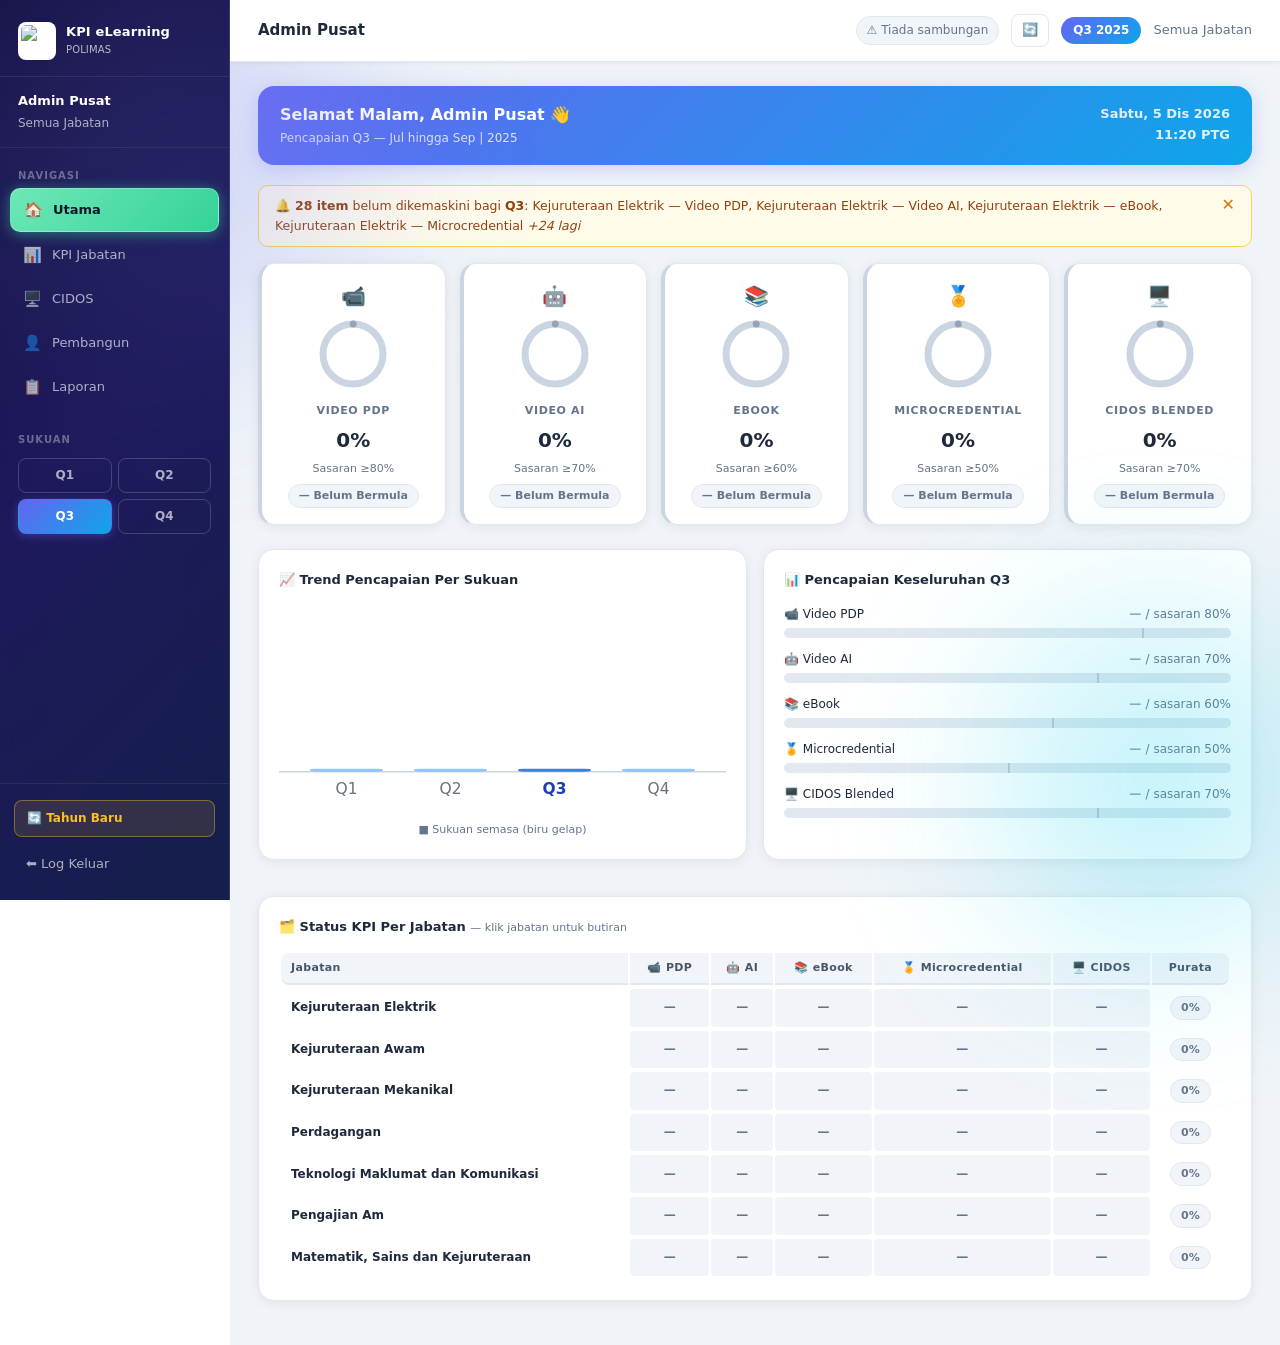
==== dashboard.html @ 7aef9804 "Add files via upload" ====
<!DOCTYPE html>
<html lang="ms">
<head>
  <meta charset="UTF-8" />
  <meta name="viewport" content="width=device-width, initial-scale=1.0" />
  <title>Dashboard KPI eLearning</title>
  <link rel="icon" type="image/jpeg" href="data/logo_polimas_shj_copy.jpg" />
  <link rel="stylesheet" href="style.css" />
</head>
<body class="dashboard-page">

  <!-- SIDEBAR -->
  <aside class="sidebar" id="sidebar">
    <div class="sidebar-header">
      <img src="data/logo_polimas_shj_copy.jpg" alt="POLIMAS" class="sidebar-logo-img" />
      <div class="sidebar-title">KPI eLearning<br><span style="font-size:10px;font-weight:400;opacity:.7">POLIMAS</span></div>
    </div>

    <div class="sidebar-user" id="sidebar-user">
      <!-- diisi oleh JS -->
    </div>

    <nav class="sidebar-nav">
      <div class="nav-section-label">NAVIGASI</div>
      <a href="#" class="nav-item nav-home active" onclick="showSection('home', this)">
        <span class="nav-icon">🏠</span> <span>Utama</span>
      </a>
      <a href="#" class="nav-item nav-kpi" onclick="showSection('kpi', this)">
        <span class="nav-icon">📊</span> <span>KPI Jabatan</span>
      </a>
      <a href="#" class="nav-item nav-cidos" onclick="showSection('cidos', this)">
        <span class="nav-icon">🖥️</span> <span>CIDOS</span>
      </a>
      <a href="#" class="nav-item nav-pembangun" onclick="showSection('pembangun', this)">
        <span class="nav-icon">👤</span> <span>Pembangun</span>
      </a>
      <a href="#" class="nav-item nav-laporan" onclick="showSection('laporan', this)">
        <span class="nav-icon">📋</span> <span>Laporan</span>
      </a>

      <div class="nav-section-label" style="margin-top:16px">SUKUAN</div>
      <div class="sukuan-tabs" id="sukuan-tabs">
        <button class="sq-btn" onclick="changeSukuan('Q1')">Q1</button>
        <button class="sq-btn" onclick="changeSukuan('Q2')">Q2</button>
        <button class="sq-btn" onclick="changeSukuan('Q3')">Q3</button>
        <button class="sq-btn" onclick="changeSukuan('Q4')">Q4</button>
      </div>
    </nav>

    <div class="sidebar-footer">
      <button id="btn-reset-year" class="btn-reset-year" onclick="openResetModal()" style="display:none">🔄 Tahun Baru</button>
      <a href="index.html" class="btn-logout">⬅ Log Keluar</a>
    </div>
  </aside>

  <!-- MAIN CONTENT -->
  <main class="main-content">

    <!-- TOP HEADER -->
    <header class="top-header">
      <div class="header-left">
        <span id="header-title">Dashboard Utama</span>
      </div>
      <div class="header-right">
        <span id="sync-status" style="display:none;font-size:12px;color:#64748b;background:#f1f5f9;padding:4px 10px;border-radius:20px;border:1px solid #e2e8f0"></span>
        <button onclick="loadFromSheets()" title="Muat semula data dari Google Sheets" style="background:none;border:1px solid #e2e8f0;border-radius:8px;padding:5px 10px;cursor:pointer;font-size:13px;color:#64748b" onmouseover="this.style.background='#f1f5f9'" onmouseout="this.style.background='none'">🔄</button>
        <select id="tahun-select" onchange="changeViewTahun(this.value)" title="Pilih tahun untuk paparan" style="display:none;font-size:13px;font-weight:700;color:#1e293b;background:#f1f5f9;border:1px solid #e2e8f0;border-radius:8px;padding:5px 10px;cursor:pointer;outline:none"></select>
        <span class="header-badge" id="header-sukuan">Q3 2025</span>
        <span id="header-jabatan"></span>
      </div>
    </header>

    <!-- SECTION: HOME -->
    <section class="content-section active" id="section-home">
      <!-- Greeting banner -->
      <div class="greeting-bar" id="greeting-bar">
        <div>
          <h2 id="greeting-text">Selamat datang 👋</h2>
          <p id="home-subtitle" class="text-muted"></p>
        </div>
        <div class="greeting-time" id="greeting-time"></div>
      </div>

      <!-- Alert banner (jabatan di bawah sasaran) -->
      <div id="alert-banner" style="display:none"></div>

      <!-- Notifikasi item belum dikemaskini -->
      <div id="notif-banner" style="display:none"></div>

      <!-- 5 KPI Summary Cards -->
      <div class="kpi-cards" id="kpi-cards-home">
        <!-- diisi oleh JS -->
      </div>

      <!-- Admin: Chart + Heatmap | Ketua: Chart + Progress -->
      <div id="home-extra"></div>
    </section>

    <!-- SECTION: KPI JABATAN -->
    <section class="content-section" id="section-kpi">
      <div class="section-heading">
        <h2>KPI Per Item</h2>
        <p class="text-muted">Pencapaian setiap item pembelajaran mengikut sukuan</p>
      </div>
      <div id="kpi-detail-content"></div>
    </section>

    <!-- SECTION: CIDOS -->
    <section class="content-section" id="section-cidos">
      <div class="section-heading">
        <h2>Pemantauan CIDOS</h2>
        <p class="text-muted">Isytiharan kursus dibuka dan pencapaian Blended Learning</p>
      </div>
      <div id="cidos-content"></div>
    </section>

    <!-- SECTION: PEMBANGUN -->
    <section class="content-section" id="section-pembangun">
      <div class="section-heading">
        <h2>Senarai Pembangun</h2>
        <p class="text-muted">Status pembangunan item eLearning per pembangun</p>
      </div>
      <div id="pembangun-content"></div>
    </section>

    <!-- SECTION: LAPORAN -->
    <section class="content-section" id="section-laporan">
      <div class="section-heading">
        <h2>Laporan KPI</h2>
        <p class="text-muted">Ringkasan laporan untuk dicetak atau dieksport</p>
      </div>
      <div id="laporan-content"></div>
    </section>

  </main>

  <!-- MODAL: Reset + Tahun Baru -->
  <div class="modal-overlay" id="modal-reset" onclick="closeModal('modal-reset')">
    <div class="modal-box" onclick="event.stopPropagation()">
      <div class="modal-header">
        <h3>🔄 Mulakan Tahun Baru</h3>
        <button class="modal-close" onclick="closeModal('modal-reset')">✕</button>
      </div>
      <div style="margin-bottom:18px;padding:14px;background:#fff7ed;border:1px solid #fed7aa;border-radius:10px;font-size:13px;color:#92400e;line-height:1.6">
        ⚠️ <strong>Amaran:</strong> Semua nilai KPI dan CIDOS bagi tahun <strong id="reset-old-year"></strong> akan <strong>dikosongkan</strong>.<br>
        Data semasa akan <strong>dieksport sebagai JSON</strong> secara automatik sebelum reset.
      </div>
      <div class="form-group" style="margin-bottom:18px">
        <label style="color:#475569;font-size:13px;font-weight:600">Tahun Baru</label>
        <input type="number" id="reset-new-year" min="2020" max="2099" style="background:#f8fafc;border:1px solid #e2e8f0;color:#1e293b;padding:10px 14px;border-radius:10px;font-size:14px;width:100%" />
      </div>
      <div style="display:flex;gap:8px;justify-content:flex-end">
        <button type="button" class="btn-secondary" onclick="closeModal('modal-reset')">Batal</button>
        <button type="button" class="btn-danger" onclick="confirmReset()">⬇ Eksport &amp; Reset</button>
      </div>
    </div>
  </div>

  <!-- MODAL: Tambah Platform CIDOS -->
  <div class="modal-overlay" id="modal-cidos" onclick="closeModal('modal-cidos')">
    <div class="modal-box" onclick="event.stopPropagation()">
      <div class="modal-header">
        <h3 id="modal-cidos-title">Kemaskini Platform CIDOS</h3>
        <button class="modal-close" onclick="closeModal('modal-cidos')">✕</button>
      </div>
      <form onsubmit="saveCidos(event)">
        <div class="form-group">
          <label>Nama Jabatan</label>
          <input type="text" id="mc-jabatan" readonly style="background:#f4f6f9;color:#64748b" />
        </div>
        <div class="form-group">
          <label>Sukuan</label>
          <input type="text" id="mc-sukuan" readonly style="background:#f4f6f9;color:#64748b" />
        </div>
        <div class="form-group">
          <label>Bilangan Platform Didaftarkan <span style="color:#64748b;font-weight:400">(keseluruhan jabatan)</span></label>
          <input type="number" id="mc-platform" min="0" required placeholder="cth. 10" />
        </div>
        <div class="form-group">
          <label>Platform Blended <span style="color:#64748b;font-weight:400" id="mc-blended-label">(untuk sukuan ini)</span></label>
          <input type="number" id="mc-blended" min="0" placeholder="cth. 7" />
        </div>
        <div style="display:flex; gap:8px; justify-content:flex-end; margin-top:16px">
          <button type="button" class="btn-secondary" onclick="closeModal('modal-cidos')">Batal</button>
          <button type="submit" class="btn-primary">Simpan</button>
        </div>
      </form>
    </div>
  </div>

  <!-- MODAL: Kemaskini Nilai KPI (pen edit) -->
  <div class="modal-overlay" id="modal-kpi-edit" onclick="closeModal('modal-kpi-edit')">
    <div class="modal-box" onclick="event.stopPropagation()" style="max-width:360px">
      <div class="modal-header">
        <h3 id="modal-kpi-edit-title">Kemaskini Pencapaian</h3>
        <button class="modal-close" onclick="closeModal('modal-kpi-edit')">✕</button>
      </div>
      <div class="form-group" style="margin-bottom:6px">
        <label style="color:#475569;font-size:12px;font-weight:600">Item</label>
        <input type="text" id="ke-item" readonly style="background:#f8fafc;border:1px solid #e2e8f0;color:#64748b;padding:8px 12px;border-radius:8px;font-size:13px;width:100%" />
      </div>
      <div class="form-group" style="margin-bottom:6px">
        <label style="color:#475569;font-size:12px;font-weight:600">Sukuan</label>
        <input type="text" id="ke-sukuan" readonly style="background:#f8fafc;border:1px solid #e2e8f0;color:#64748b;padding:8px 12px;border-radius:8px;font-size:13px;width:100%" />
      </div>
      <div class="form-group" style="margin-bottom:18px">
        <label style="color:#475569;font-size:13px;font-weight:600">Pencapaian (%)</label>
        <input type="number" id="ke-nilai" min="0" max="100" placeholder="0 – 100" style="background:#f8fafc;border:1px solid #e2e8f0;color:#1e293b;padding:10px 14px;border-radius:10px;font-size:20px;font-weight:700;width:100%;text-align:center" />
      </div>
      <div style="display:flex;gap:8px;justify-content:flex-end">
        <button type="button" class="btn-secondary" onclick="closeModal('modal-kpi-edit')">Batal</button>
        <button type="button" class="btn-primary" onclick="saveKpiEdit()">💾 Simpan</button>
      </div>
    </div>
  </div>

  <!-- MODAL: Tambah Bahan Digital -->
  <div class="modal-overlay" id="modal-bahan" onclick="closeModal('modal-bahan')">
    <div class="modal-box" onclick="event.stopPropagation()">
      <div class="modal-header">
        <h3 id="modal-bahan-title">Tambah Bahan Digital</h3>
        <button class="modal-close" onclick="closeModal('modal-bahan')">✕</button>
      </div>
      <form onsubmit="saveBahan(event)">
        <div class="form-group">
          <label>Tajuk</label>
          <input type="text" id="mb-tajuk" required placeholder="cth. Modul Asas AI 2025" />
        </div>
        <div class="form-group">
          <label>Nama Pembangun</label>
          <input type="text" id="mb-pembangun" required placeholder="cth. Ahmad Razif" />
        </div>
        <div class="form-group">
          <label>Pencapaian Q1 (%)</label>
          <input type="number" id="mb-q1" min="0" max="100" value="0" />
        </div>
        <div class="form-group">
          <label>Pencapaian Q2 (%)</label>
          <input type="number" id="mb-q2" min="0" max="100" value="0" />
        </div>
        <div class="form-group">
          <label>Pencapaian Q3 (%)</label>
          <input type="number" id="mb-q3" min="0" max="100" value="0" />
        </div>
        <div class="form-group">
          <label>Pencapaian Q4 (%)</label>
          <input type="number" id="mb-q4" min="0" max="100" value="0" />
        </div>
        <div style="display:flex; gap:8px; justify-content:flex-end; margin-top:16px">
          <button type="button" class="btn-secondary" onclick="closeModal('modal-bahan')">Batal</button>
          <button type="submit" class="btn-primary">Simpan</button>
        </div>
      </form>
    </div>
  </div>

  <script src="app.js"></script>
</body>
</html>
---- style.css ----
/* ============================================================
   ROOT VARIABLES — Glassmorphism Theme
   ============================================================ */
:root {
  --grad-a: #4f46e5;
  --grad-b: #0ea5e9;
  --grad-c: #6d28d9;

  /* Sidebar (kiri) — glassmorphism gelap */
  --glass-bg:      rgba(255,255,255,0.12);
  --glass-bg-deep: rgba(255,255,255,0.08);
  --glass-border:  rgba(255,255,255,0.25);
  --glass-shadow:  0 8px 32px rgba(0,0,0,0.25);
  --glass-blur:    blur(16px);

  --sidebar-width: 230px;

  /* Teks sidebar */
  --text:      #ffffff;
  --text-dim:  rgba(255,255,255,0.65);
  --text-dark: #1e1b4b;
  --card-text: #f8faff;

  /* Warna status */
  --green:  #059669;
  --yellow: #d97706;
  --red:    #dc2626;
  --blue:   #2563eb;

  --green-bg:  #d1fae5;
  --yellow-bg: #fef3c7;
  --red-bg:    #fee2e2;
  --grey-bg:   #f1f5f9;

  /* Main content (kanan) — tema cerah */
  --main-bg:       #f0f4f8;
  --main-text:     #1e293b;
  --main-text-dim: #64748b;
  --card-bg:       #ffffff;
  --card-border:   #e2e8f0;
  --card-shadow:   0 2px 12px rgba(0,0,0,0.07);
  --header-bg:     #ffffff;

  --radius: 16px;
  --radius-sm: 10px;
}

/* ============================================================
   RESET & BASE
   ============================================================ */
*, *::before, *::after { box-sizing: border-box; margin: 0; padding: 0; }
body {
  font-family: -apple-system, "Segoe UI", system-ui, sans-serif;
  font-size: 14px;
  line-height: 1.6;
  min-height: 100vh;
  /* Gradient gelap hanya untuk sidebar (kiri) — main content override sendiri */
  background: linear-gradient(135deg, #1e1b4b 0%, #312e81 25%, #1e3a5f 50%, #0c4a6e 75%, #164e63 100%);
  background-attachment: fixed;
  color: var(--text);
}
a { text-decoration: none; color: inherit; }
button, select, input { font: inherit; }

/* ============================================================
   ANIMATED BACKGROUND ORBS
   ============================================================ */
body::before, body::after {
  content: '';
  position: fixed;
  border-radius: 50%;
  filter: blur(80px);
  opacity: 0.35;
  pointer-events: none;
  z-index: 0;
  animation: orbFloat 12s ease-in-out infinite alternate;
}
body::before {
  width: 500px; height: 500px;
  background: radial-gradient(circle, #818cf8, transparent);
  top: -100px; left: -100px;
}
body::after {
  width: 400px; height: 400px;
  background: radial-gradient(circle, #22d3ee, transparent);
  bottom: -80px; right: -80px;
  animation-delay: -6s;
}
@keyframes orbFloat {
  from { transform: translate(0,0) scale(1); }
  to   { transform: translate(40px, 30px) scale(1.1); }
}

/* ============================================================
   GLASS CARD UTILITY
   ============================================================ */
.glass {
  background: var(--glass-bg);
  backdrop-filter: var(--glass-blur);
  -webkit-backdrop-filter: var(--glass-blur);
  border: 1px solid var(--glass-border);
  border-radius: var(--radius);
  box-shadow: var(--glass-shadow);
}

/* ============================================================
   LOGIN PAGE
   ============================================================ */
.login-page {
  min-height: 100vh;
  display: flex;
  align-items: center;
  justify-content: center;
  position: relative;
  z-index: 1;
}

.login-container {
  width: 100%;
  max-width: 420px;
  padding: 40px 36px;
  background: rgba(255,255,255,0.13);
  backdrop-filter: blur(24px);
  -webkit-backdrop-filter: blur(24px);
  border: 1px solid rgba(255,255,255,0.28);
  border-radius: 24px;
  box-shadow: 0 24px 64px rgba(0,0,0,0.4);
}

.login-logo { text-align: center; margin-bottom: 28px; }
.logo-icon  { font-size: 52px; margin-bottom: 10px; display: block; }
.login-logo h1 {
  font-size: 17px; font-weight: 700; color: #fff; margin-bottom: 6px;
}
.login-logo p { color: var(--text-dim); font-size: 13px; }

.login-form { display: flex; flex-direction: column; gap: 16px; }

.form-group { display: flex; flex-direction: column; gap: 6px; }
.form-group label { font-size: 12px; font-weight: 600; color: rgba(255,255,255,.8); letter-spacing:.04em; text-transform:uppercase; }
.form-group select,
.form-group input {
  padding: 11px 14px;
  background: rgba(255,255,255,0.10);
  border: 1px solid rgba(255,255,255,0.22);
  border-radius: var(--radius-sm);
  color: #fff;
  font-size: 14px;
  transition: border-color .2s, background .2s;
  outline: none;
}
.form-group select option { background: #312e81; color: #fff; }
.form-group select:focus,
.form-group input:focus {
  border-color: rgba(255,255,255,.6);
  background: rgba(255,255,255,.16);
}
.form-group input::placeholder { color: rgba(255,255,255,.4); }

.btn-login {
  margin-top: 8px;
  padding: 13px;
  background: linear-gradient(135deg, #6366f1, #0ea5e9);
  color: #fff;
  border: none;
  border-radius: var(--radius-sm);
  font-size: 15px;
  font-weight: 700;
  cursor: pointer;
  letter-spacing: .03em;
  transition: opacity .2s, transform .1s;
  box-shadow: 0 4px 20px rgba(99,102,241,.5);
}
.btn-login:hover { opacity: .92; transform: translateY(-1px); }

/* ============================================================
   DASHBOARD LAYOUT
   ============================================================ */
.dashboard-page {
  display: flex;
  min-height: 100vh;
  position: relative;
  z-index: 1;
}

/* --- SIDEBAR --- */
.sidebar {
  width: var(--sidebar-width);
  min-height: 100vh;
  background: rgba(15, 10, 60, 0.55);
  backdrop-filter: blur(20px);
  -webkit-backdrop-filter: blur(20px);
  border-right: 1px solid rgba(255,255,255,0.12);
  display: flex;
  flex-direction: column;
  position: fixed;
  top: 0; left: 0;
  z-index: 100;
}

.sidebar-header {
  display: flex;
  align-items: center;
  gap: 10px;
  padding: 22px 18px 16px;
  border-bottom: 1px solid rgba(255,255,255,.08);
}
.sidebar-logo-img {
  width: 38px; height: 38px;
  object-fit: contain;
  border-radius: 8px;
  background: #fff;
  padding: 3px;
  flex-shrink: 0;
}
.sidebar-title {
  font-size: 13px; font-weight: 800; color: #fff;
  line-height: 1.3; letter-spacing: .01em;
}

.sidebar-user {
  padding: 14px 18px;
  border-bottom: 1px solid rgba(255,255,255,.08);
  font-size: 12px;
  color: var(--text-dim);
}
.sidebar-user strong { display: block; color: #fff; font-size: 13px; margin-bottom: 2px; }

.sidebar-nav { flex: 1; padding: 12px 10px; }
.nav-section-label {
  font-size: 10px; font-weight: 700; letter-spacing: .1em;
  color: rgba(255,255,255,.35); padding: 8px 8px 4px;
}

.nav-item {
  display: flex; align-items: center; gap: 10px;
  padding: 9px 12px;
  border-radius: 10px;
  color: var(--text-dim);
  font-size: 13px;
  cursor: pointer;
  transition: background .15s, color .15s;
  margin-bottom: 2px;
}
.nav-item:hover { background: rgba(255,255,255,.10); color: #fff; }
.nav-item.active {
  color: #0f172a; font-weight: 700;
  border: 1px solid rgba(255,255,255,.30);
}

/* Variasi warna aktif setiap item navigasi */
.nav-home.active {
  background: linear-gradient(135deg, #6ee7b7, #34d399);
  box-shadow: 0 2px 14px rgba(52,211,153,.5);
}
.nav-kpi.active {
  background: linear-gradient(135deg, #60a5fa, #818cf8);
  box-shadow: 0 2px 14px rgba(96,165,250,.5);
}
.nav-cidos.active {
  background: linear-gradient(135deg, #f9a8d4, #e879f9);
  box-shadow: 0 2px 14px rgba(232,121,249,.5);
}
.nav-pembangun.active {
  background: linear-gradient(135deg, #fcd34d, #fb923c);
  box-shadow: 0 2px 14px rgba(251,146,60,.5);
}
.nav-laporan.active {
  background: linear-gradient(135deg, #67e8f9, #38bdf8);
  box-shadow: 0 2px 14px rgba(56,189,248,.5);
}
.nav-icon { font-size: 15px; width: 20px; text-align: center; }

.sukuan-tabs {
  display: grid; grid-template-columns: 1fr 1fr;
  gap: 6px; padding: 6px 8px;
}
.sq-btn {
  padding: 7px 0;
  border: 1px solid rgba(255,255,255,.18);
  border-radius: 8px;
  background: transparent;
  color: var(--text-dim);
  font-size: 12px; font-weight: 600;
  cursor: pointer; transition: .15s;
}
.sq-btn:hover { background: rgba(255,255,255,.12); color: #fff; }
.sq-btn.active {
  background: linear-gradient(135deg, #6366f1, #0ea5e9);
  border-color: transparent; color: #fff;
  box-shadow: 0 2px 10px rgba(99,102,241,.4);
}

.sidebar-footer {
  padding: 16px 14px;
  border-top: 1px solid rgba(255,255,255,.08);
}
.btn-reset-year {
  display: block; width: 100%;
  padding: 8px 12px; margin-bottom: 8px;
  border-radius: 8px; border: 1px solid rgba(251,191,36,.4);
  background: rgba(251,191,36,.12);
  color: #fbbf24; font-size: 12px; font-weight: 600;
  cursor: pointer; transition: .15s; text-align: left;
}
.btn-reset-year:hover { background: rgba(251,191,36,.22); color: #fde68a; }

.btn-logout {
  display: block; padding: 9px 12px;
  border-radius: 8px;
  color: var(--text-dim); font-size: 13px;
  transition: .15s;
}
.btn-logout:hover { background: rgba(248,113,113,.2); color: #fca5a5; }

/* --- MAIN (kanan — tema cerah) --- */
.main-content {
  margin-left: var(--sidebar-width);
  flex: 1; min-height: 100vh;
  display: flex; flex-direction: column;
  background: var(--main-bg);
  color: var(--main-text);
}

.top-header {
  background: var(--header-bg);
  border-bottom: 1px solid var(--card-border);
  padding: 14px 28px;
  display: flex; align-items: center; justify-content: space-between;
  position: sticky; top: 0; z-index: 50;
  box-shadow: 0 1px 4px rgba(0,0,0,0.06);
}
.header-left { font-size: 15px; font-weight: 700; color: var(--main-text); }
.header-right { display: flex; align-items: center; gap: 12px; font-size: 13px; color: var(--main-text-dim); }
.header-badge {
  background: linear-gradient(135deg, #6366f1, #0ea5e9);
  color: #fff; padding: 4px 12px;
  border-radius: 20px; font-weight: 700; font-size: 12px;
}

/* ============================================================
   GREETING BANNER
   ============================================================ */
.greeting-bar {
  background: linear-gradient(135deg, #6366f1, #0ea5e9);
  border-radius: var(--radius);
  padding: 16px 22px;
  margin-bottom: 20px;
  display: flex; align-items: center; justify-content: space-between;
  box-shadow: 0 4px 20px rgba(99,102,241,.25);
}
.greeting-bar h2 { font-size: 16px; font-weight: 700; color: #fff; }
.greeting-bar p  { font-size: 12px; color: rgba(255,255,255,.8); margin-top: 2px; }
.greeting-time   { font-size: 13px; color: rgba(255,255,255,.85); text-align: right; font-weight: 600; }

/* ============================================================
   ALERT BANNER
   ============================================================ */
.alert-banner {
  background: #fff1f2;
  border: 1px solid #fecaca;
  border-radius: var(--radius-sm);
  padding: 10px 16px;
  margin-bottom: 10px;
  font-size: 12.5px;
  color: #b91c1c;
  display: flex; align-items: center; gap: 8px;
}

/* Notifikasi oren — item belum dikemaskini */
.notif-banner {
  background: #fffbeb;
  border: 1px solid #fcd34d;
  border-radius: var(--radius-sm);
  padding: 10px 14px 10px 16px;
  margin-bottom: 16px;
  font-size: 12.5px;
  color: #92400e;
  display: flex; align-items: flex-start; justify-content: space-between; gap: 8px;
}
.notif-banner-body { flex: 1; line-height: 1.6; }
.notif-dismiss {
  background: none; border: none; cursor: pointer;
  color: #d97706; font-size: 16px; line-height: 1;
  padding: 0 2px; flex-shrink: 0; margin-top: 1px;
}
.notif-dismiss:hover { color: #92400e; }

/* ============================================================
   CONTENT SECTIONS
   ============================================================ */
.content-section { display: none; padding: 24px 28px; }
.content-section.active { display: block; }

.section-heading { margin-bottom: 20px; }
.section-heading h2 { font-size: 18px; font-weight: 700; color: var(--main-text); }
.text-muted { color: var(--main-text-dim); font-size: 13px; margin-top: 3px; }

/* ============================================================
   KPI CARDS
   ============================================================ */
.kpi-cards {
  display: grid;
  grid-template-columns: repeat(5, 1fr);
  gap: 14px;
  margin-bottom: 24px;
}

.kpi-card {
  background: var(--card-bg);
  border: 1px solid var(--card-border);
  border-radius: var(--radius);
  padding: 18px 14px;
  transition: transform .2s, box-shadow .2s;
  position: relative;
  overflow: hidden;
  cursor: default;
  box-shadow: var(--card-shadow);
}
.kpi-card::before {
  content: '';
  position: absolute; inset: 0;
  border-radius: var(--radius);
  opacity: 0;
  transition: opacity .2s;
  background: rgba(0,0,0,.02);
}
.kpi-card:hover { transform: translateY(-3px); box-shadow: 0 12px 32px rgba(0,0,0,.12); }
.kpi-card:hover::before { opacity: 1; }

.kpi-card.green  { border-left: 4px solid #34d399; box-shadow: 0 2px 12px rgba(52,211,153,.15); }
.kpi-card.yellow { border-left: 4px solid #fbbf24; box-shadow: 0 2px 12px rgba(251,191,36,.15); }
.kpi-card.red    { border-left: 4px solid #f87171; box-shadow: 0 2px 12px rgba(248,113,113,.15); }
.kpi-card.grey   { border-left: 4px solid #cbd5e1; }

.kpi-card-icon   { font-size: 22px; margin-bottom: 8px; }
.kpi-card-label  { font-size: 11px; font-weight: 600; color: var(--main-text-dim); text-transform: uppercase; letter-spacing: .06em; margin-bottom: 4px; }
.kpi-card-value  { font-size: 28px; font-weight: 800; color: var(--main-text); margin-bottom: 6px; }
.kpi-card-target { font-size: 11px; color: var(--main-text-dim); margin-bottom: 10px; }
.kpi-card-status { margin-top: 8px; }

/* ============================================================
   PROGRESS BAR
   ============================================================ */
.progress-bar-wrap { background: #e2e8f0; border-radius: 99px; height: 6px; overflow: hidden; }
.progress-bar-fill { height: 100%; border-radius: 99px; transition: width .6s ease; }
.progress-bar-fill.green  { background: linear-gradient(90deg, #34d399, #10b981); }
.progress-bar-fill.yellow { background: linear-gradient(90deg, #fbbf24, #f59e0b); }
.progress-bar-fill.red    { background: linear-gradient(90deg, #f87171, #ef4444); }
.progress-bar-fill.grey   { background: rgba(255,255,255,.3); }

/* ============================================================
   BADGE
   ============================================================ */
.badge {
  display: inline-block; padding: 2px 10px;
  border-radius: 99px; font-size: 11px; font-weight: 600;
}
.badge.green  { background: #d1fae5; color: #065f46; border: 1px solid #6ee7b7; }
.badge.yellow { background: #fef3c7; color: #92400e; border: 1px solid #fcd34d; }
.badge.red    { background: #fee2e2; color: #991b1b; border: 1px solid #fca5a5; }
.badge.grey   { background: #f1f5f9; color: #64748b; border: 1px solid #e2e8f0; }
.badge.blue   { background: #dbeafe; color: #1d4ed8; border: 1px solid #93c5fd; }

/* ============================================================
   GLASS CARD BOX (general)
   ============================================================ */
.card-box {
  background: var(--card-bg);
  border: 1px solid var(--card-border);
  border-radius: var(--radius);
  padding: 20px;
  margin-bottom: 20px;
  box-shadow: var(--card-shadow);
  color: var(--main-text);
}

/* ============================================================
   TABLES
   ============================================================ */
.table-wrap { overflow-x: auto; border-radius: var(--radius-sm); }

table { width: 100%; border-collapse: collapse; font-size: 13px; }
thead th {
  background: #f1f5f9;
  color: #475569;
  padding: 11px 14px;
  text-align: left; font-weight: 600; font-size: 12px; letter-spacing: .03em;
  border-bottom: 2px solid #e2e8f0;
}
thead th:first-child { border-radius: 8px 0 0 8px; }
thead th:last-child  { border-radius: 0 8px 8px 0; }
tbody tr { border-bottom: 1px solid #f1f5f9; transition: background .1s; }
tbody tr:last-child  { border-bottom: none; }
tbody tr:hover       { background: #f8fafc; }
tbody td { padding: 11px 14px; vertical-align: middle; color: var(--main-text); }
.text-center { text-align: center; }
.text-right  { text-align: right; }
.clickable-row { cursor: pointer; }

/* ============================================================
   STAT CARD (CIDOS summary)
   ============================================================ */
.cidos-summary-cards {
  display: grid; grid-template-columns: repeat(3,1fr);
  gap: 14px; margin-bottom: 20px;
}
.stat-card {
  background: var(--card-bg);
  border: 1px solid var(--card-border);
  border-radius: var(--radius-sm);
  padding: 18px; text-align: center;
  box-shadow: var(--card-shadow);
}
.stat-card-value { font-size: 32px; font-weight: 800; color: var(--main-text); }
.stat-card-label { font-size: 12px; color: var(--main-text-dim); margin-top: 4px; }

/* ============================================================
   CIDOS TABS
   ============================================================ */
.cidos-tabs { display: flex; gap: 6px; margin-bottom: 18px; flex-wrap: wrap; }
.tab-btn {
  padding: 7px 16px;
  border: 1px solid #e2e8f0;
  border-radius: 8px;
  background: #fff;
  color: #64748b;
  font-size: 13px; font-weight: 600;
  cursor: pointer; transition: .15s;
}
.tab-btn:hover { border-color: #6366f1; color: #6366f1; background: #eef2ff; }
.tab-btn.active {
  background: linear-gradient(135deg, #6366f1, #0ea5e9);
  color: #fff; border-color: transparent;
}

/* ============================================================
   CHECKLIST
   ============================================================ */
.checklist-grid { display: grid; grid-template-columns: repeat(2,1fr); gap: 14px; margin-bottom: 24px; }
.checklist-card {
  background: var(--card-bg);
  border: 1px solid var(--card-border);
  border-radius: var(--radius);
  padding: 18px 20px;
  box-shadow: var(--card-shadow);
}
.checklist-card h4 { font-size: 13px; font-weight: 700; margin-bottom: 14px; color: var(--main-text); }
.checklist-row { margin-bottom: 12px; }
.checklist-label { display: flex; justify-content: space-between; font-size: 12.5px; margin-bottom: 4px; color: var(--main-text); }
.checklist-label span:last-child { font-weight: 700; }

/* ============================================================
   RANKING
   ============================================================ */
.ranking-wrap {
  background: var(--card-bg);
  border: 1px solid var(--card-border);
  border-radius: var(--radius);
  overflow: hidden;
  margin-top: 8px;
  box-shadow: var(--card-shadow);
}
.ranking-header { padding: 16px 20px; border-bottom: 1px solid #f1f5f9; font-weight: 700; font-size: 14px; color: var(--main-text); }

/* ============================================================
   LAPORAN
   ============================================================ */
.laporan-header {
  background: linear-gradient(135deg, #6366f1, #0ea5e9);
  border-radius: var(--radius);
  padding: 24px; margin-bottom: 20px;
  display: flex; justify-content: space-between; align-items: flex-start;
  box-shadow: 0 4px 20px rgba(99,102,241,.25);
}
.laporan-header h2 { font-size: 18px; font-weight: 800; color: #fff; }
.laporan-header p  { font-size: 13px; color: rgba(255,255,255,.8); }

/* ============================================================
   MODAL
   ============================================================ */
.modal-overlay {
  display: none; position: fixed; inset: 0;
  background: rgba(0,0,0,.6);
  backdrop-filter: blur(6px);
  z-index: 200; align-items: center; justify-content: center;
}
.modal-overlay.open { display: flex; }
.modal-box {
  background: #ffffff;
  border: 1px solid #e2e8f0;
  border-radius: 20px; padding: 28px;
  width: 100%; max-width: 440px;
  box-shadow: 0 24px 64px rgba(0,0,0,.18);
  color: var(--main-text);
}
.modal-header { display: flex; justify-content: space-between; align-items: center; margin-bottom: 20px; }
.modal-header h3 { font-size: 16px; font-weight: 700; color: var(--main-text); }
.modal-close { background: none; border: none; font-size: 18px; cursor: pointer; color: #94a3b8; }

/* Modal form overrides (latar cerah) */
.modal-box .form-group label {
  color: #475569; text-transform: none; font-size: 13px; font-weight: 600; letter-spacing: 0;
}
.modal-box .form-group select,
.modal-box .form-group input {
  background: #f8fafc;
  border: 1px solid #e2e8f0;
  color: #1e293b;
}
.modal-box .form-group select:focus,
.modal-box .form-group input:focus {
  border-color: #6366f1;
  background: #fff;
  box-shadow: 0 0 0 3px rgba(99,102,241,.15);
  outline: none;
}

/* ============================================================
   TOOLTIP
   ============================================================ */
[data-tooltip] { position: relative; }
[data-tooltip]::after {
  content: attr(data-tooltip);
  position: absolute; bottom: calc(100% + 8px); left: 50%;
  transform: translateX(-50%);
  background: #1e293b;
  border: 1px solid #334155;
  color: #f8fafc; font-size: 11px; font-weight: 500;
  padding: 6px 10px; border-radius: 8px;
  white-space: nowrap; pointer-events: none;
  opacity: 0; transition: opacity .2s;
  z-index: 999;
}
[data-tooltip]:hover::after { opacity: 1; }

/* ============================================================
   BUTTONS
   ============================================================ */
.btn-primary {
  padding: 9px 18px;
  background: linear-gradient(135deg, #6366f1, #0ea5e9);
  color: #fff; border: none; border-radius: 8px;
  font-weight: 700; cursor: pointer; font-size: 13px;
  transition: opacity .2s, transform .1s;
  box-shadow: 0 4px 14px rgba(99,102,241,.4);
}
.btn-primary:hover { opacity: .9; transform: translateY(-1px); }
.btn-secondary {
  padding: 9px 18px;
  background: #f1f5f9;
  color: #475569; border: 1px solid #e2e8f0;
  border-radius: 8px; font-weight: 600; cursor: pointer; font-size: 13px;
  transition: background .15s;
}
.btn-secondary:hover { background: #e2e8f0; }
.btn-add {
  padding: 7px 14px;
  background: linear-gradient(135deg, rgba(52,211,153,.3), rgba(16,185,129,.3));
  color: var(--green); border: 1px solid rgba(52,211,153,.4);
  border-radius: 8px; font-size: 12px; font-weight: 600;
  cursor: pointer; transition: .15s;
}
.btn-add:hover { background: linear-gradient(135deg, rgba(52,211,153,.45), rgba(16,185,129,.45)); }
.btn-print {
  padding: 10px 20px;
  background: linear-gradient(135deg, #6366f1, #0ea5e9);
  color: #fff; border: none; border-radius: var(--radius-sm);
  font-weight: 600; cursor: pointer; font-size: 13px;
}
.btn-danger {
  padding: 9px 18px;
  background: linear-gradient(135deg, #ef4444, #dc2626);
  color: #fff; border: none; border-radius: 8px;
  font-weight: 700; cursor: pointer; font-size: 13px;
  transition: opacity .2s, transform .1s;
  box-shadow: 0 4px 14px rgba(239,68,68,.35);
}
.btn-danger:hover { opacity: .9; transform: translateY(-1px); }
.btn-export {
  padding: 10px 20px;
  background: linear-gradient(135deg, #059669, #10b981);
  color: #fff; border: none; border-radius: var(--radius-sm);
  font-weight: 600; cursor: pointer; font-size: 13px;
  box-shadow: 0 4px 14px rgba(5,150,105,.3);
  transition: opacity .15s;
}
.btn-export:hover { opacity: .9; }

/* Toast notification */
.toast {
  position: fixed; bottom: 28px; right: 28px;
  background: #1e293b; color: #fff;
  padding: 12px 20px; border-radius: 10px;
  font-size: 13px; font-weight: 600;
  box-shadow: 0 8px 24px rgba(0,0,0,.25);
  z-index: 9999;
  max-width: 420px; line-height: 1.5;
  animation: toastIn .25s ease;
}
.toast-error {
  background: #7f1d1d;
  border: 1px solid #ef4444;
  box-shadow: 0 8px 24px rgba(239,68,68,.35);
}
.toast-warn {
  background: #78350f;
  border: 1px solid #f59e0b;
  box-shadow: 0 8px 24px rgba(245,158,11,.35);
}
.toast.hide { animation: toastOut .3s ease forwards; }
@keyframes toastIn  { from { opacity:0; transform: translateY(16px); } to { opacity:1; transform: translateY(0); } }
@keyframes toastOut { from { opacity:1; transform: translateY(0); } to { opacity:0; transform: translateY(16px); } }

/* ============================================================
   FLEX UTILITY
   ============================================================ */
.flex-between { display: flex; justify-content: space-between; align-items: center; }
.mb-16 { margin-bottom: 16px; }
.mb-24 { margin-bottom: 24px; }

/* ============================================================
   PRINT
   ============================================================ */
@media print {
  body { background: #fff !important; }
  body::before, body::after { display: none; }
  .sidebar, .top-header, .btn-print, .modal-overlay, .btn-add { display: none !important; }
  .main-content { margin-left: 0 !important; }
  .content-section { display: block !important; padding: 0 !important; color: #000 !important; }
  #section-home, #section-kpi, #section-cidos, #section-pembangun { display: none !important; }
  #section-laporan { display: block !important; }
  .glass, .card-box, .kpi-card { background: #f8f8f8 !important; color: #000 !important; box-shadow: none !important; border: 1px solid #ddd !important; }
  .badge { border: 1px solid #ccc !important; }
}

/* ============================================================
   RESPONSIVE
   ============================================================ */
@media (max-width: 1100px) {
  .kpi-cards { grid-template-columns: repeat(3,1fr); }
}
@media (max-width: 800px) {
  .kpi-cards { grid-template-columns: repeat(2,1fr); }
  .checklist-grid { grid-template-columns: 1fr; }
  .cidos-summary-cards { grid-template-columns: 1fr 1fr; }
}
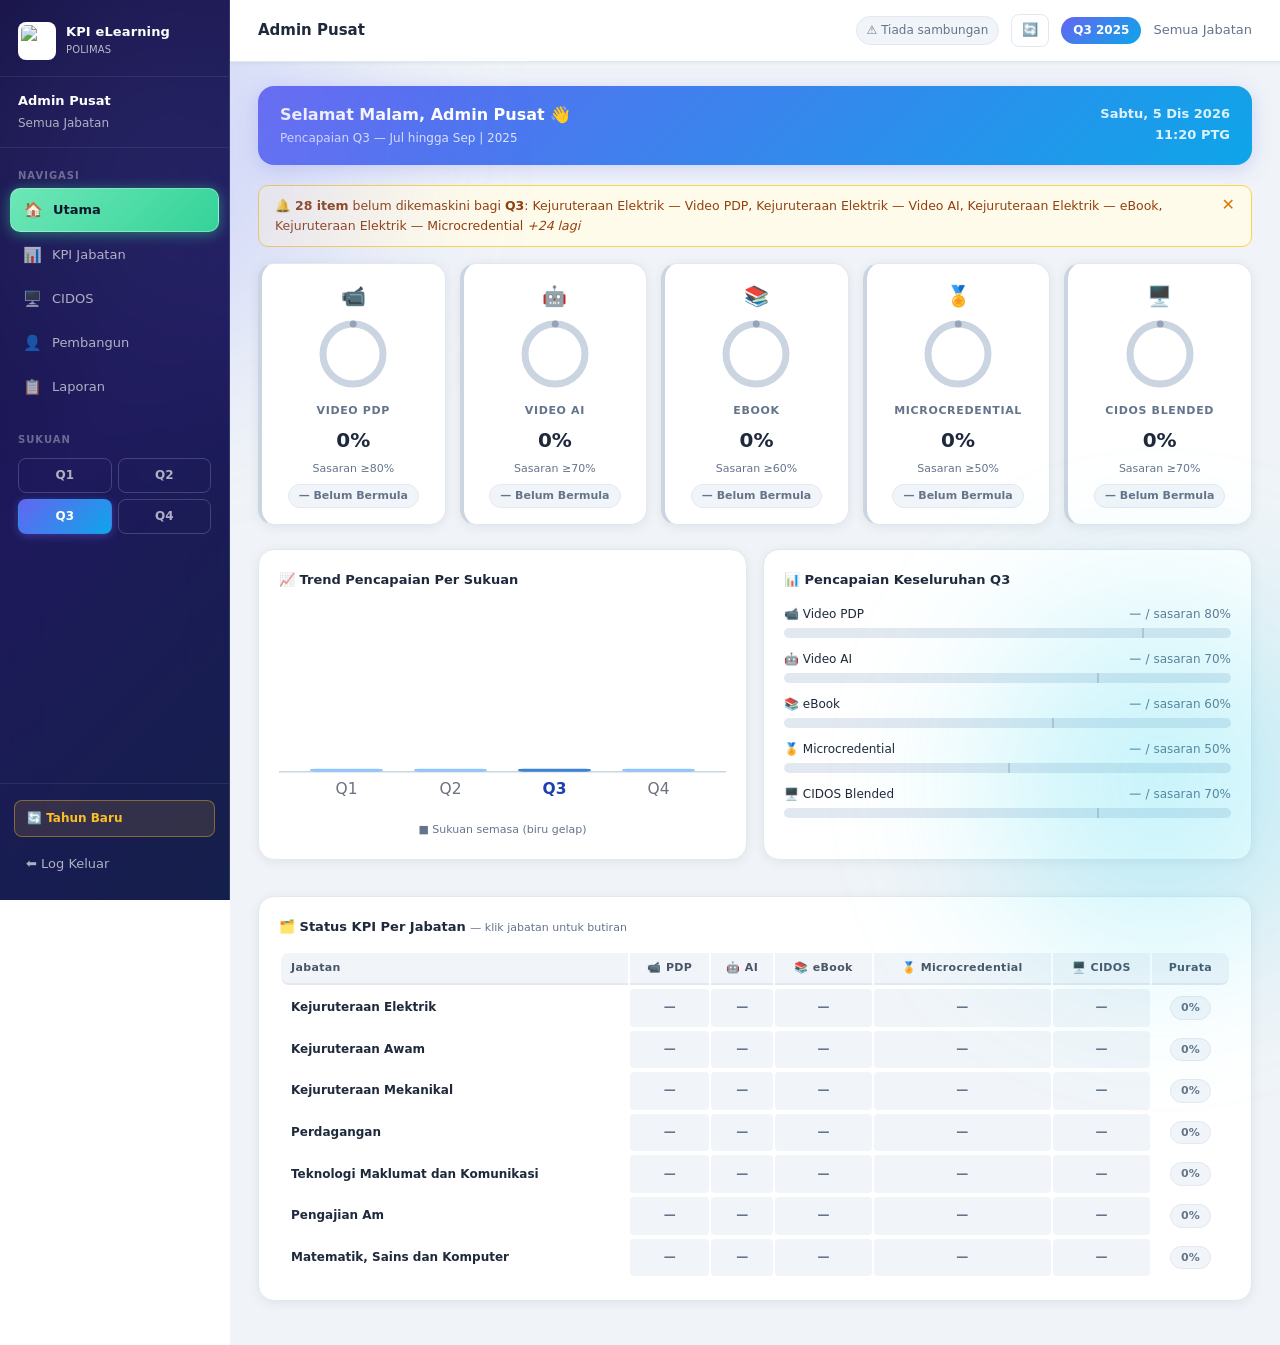
==== commit 33f98dfa: "Update alt text for sidebar logo image" ====
--- a/dashboard.html
+++ b/dashboard.html
@@ -12,7 +12,7 @@
   <!-- SIDEBAR -->
   <aside class="sidebar" id="sidebar">
     <div class="sidebar-header">
-      <img src="data/logo_polimas_shj_copy.jpg" alt="POLIMAS" class="sidebar-logo-img" />
+      <img src="data/logo_polimas_shj_copy.jpg" alt="Logo POLIMAS" class="sidebar-logo-img" />
       <div class="sidebar-title">KPI eLearning<br><span style="font-size:10px;font-weight:400;opacity:.7">POLIMAS</span></div>
     </div>
 
